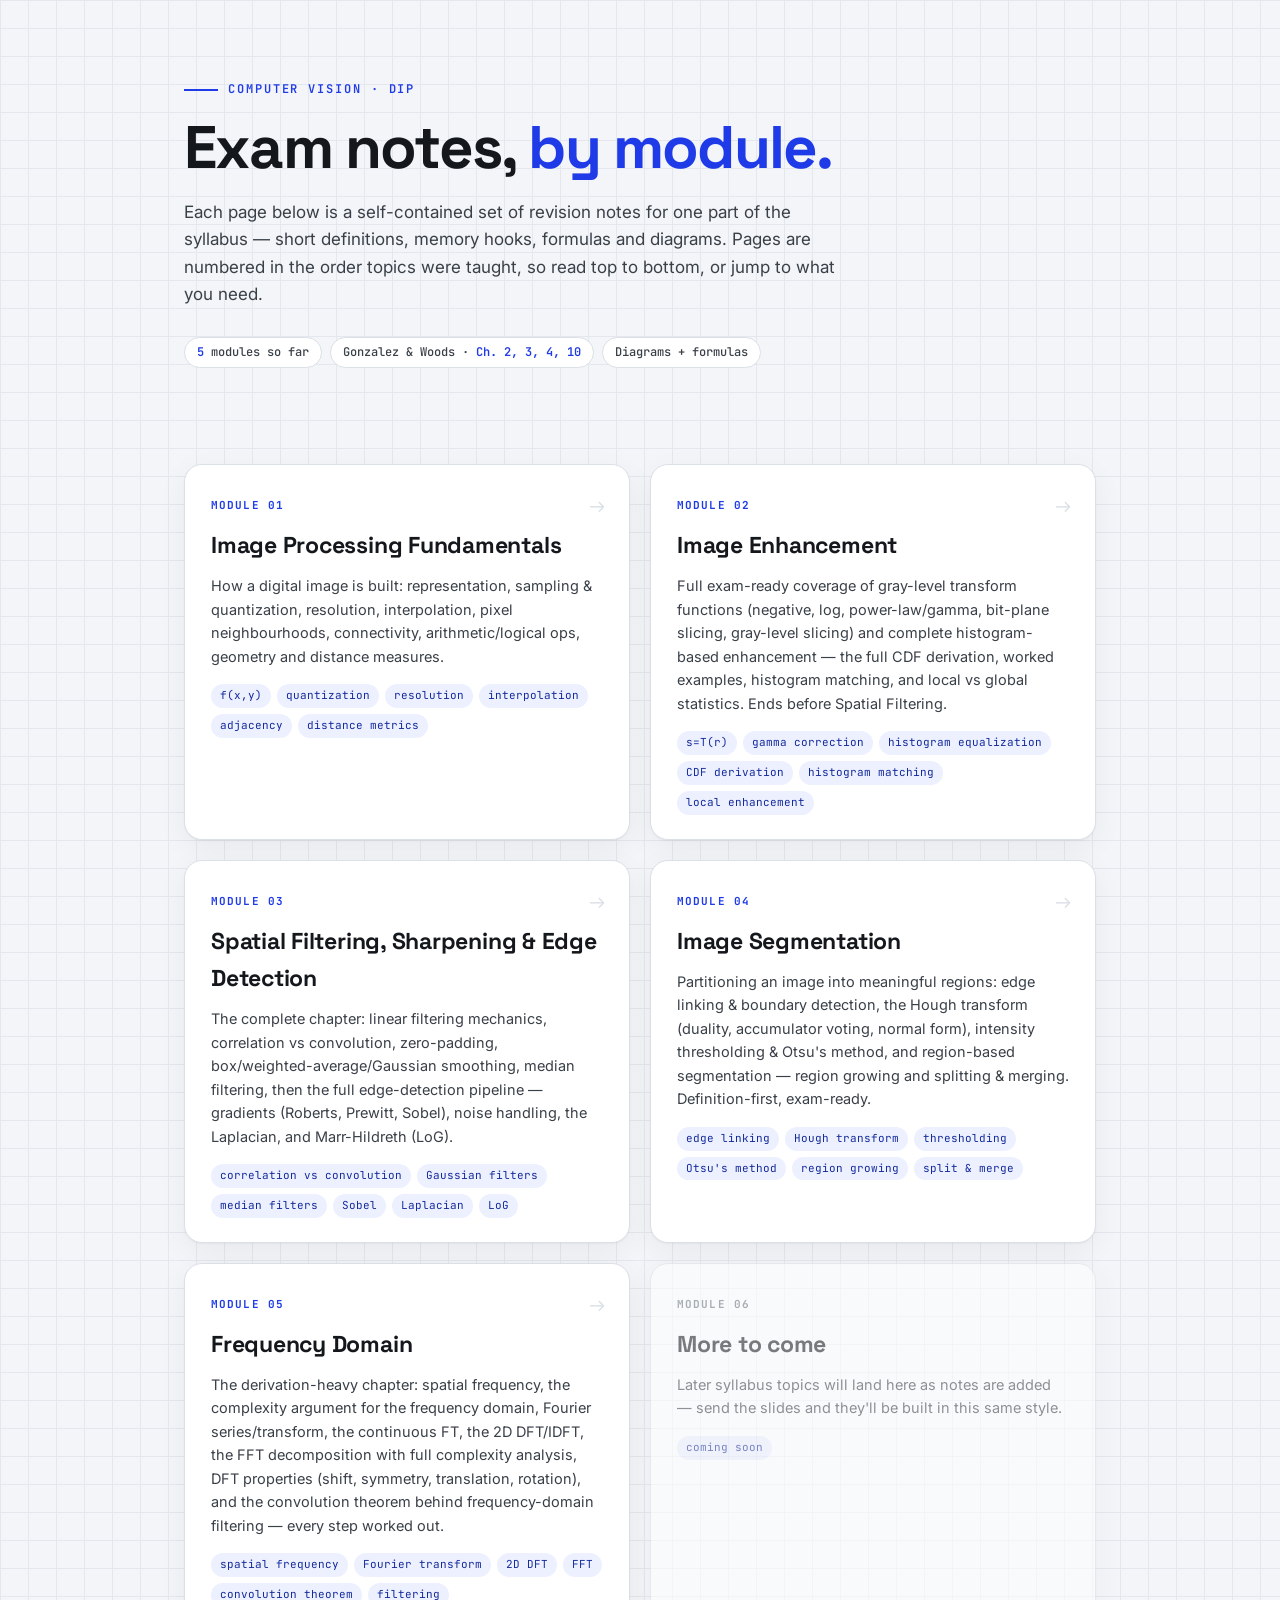
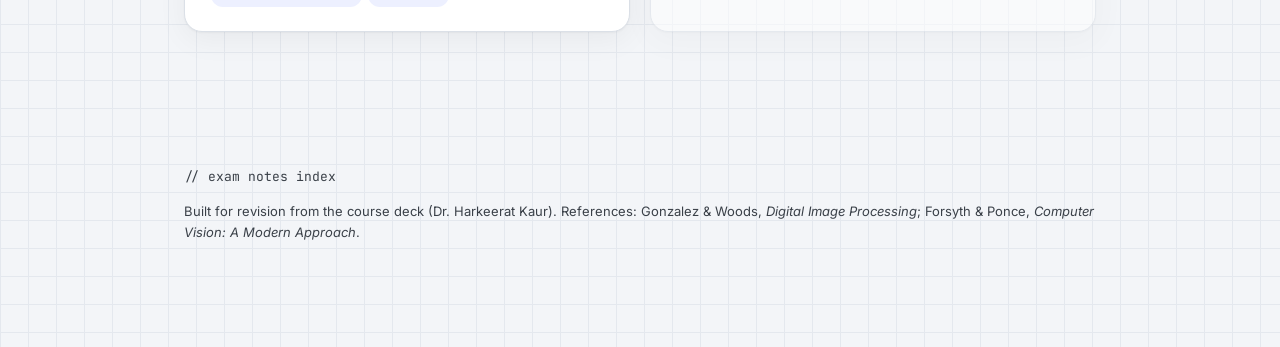
==== index.html @ a53fc58b "Revise module details and add new content Updated module information and added content for Module 05" ====
<!DOCTYPE html>
<html lang="en">
<head>
<meta charset="UTF-8" />
<meta name="viewport" content="width=device-width, initial-scale=1.0" />
<title>Computer Vision — Exam Notes</title>
<meta name="description" content="Diagram-first revision notes for Computer Vision / Digital Image Processing." />
<link rel="preconnect" href="https://fonts.googleapis.com" />
<link rel="preconnect" href="https://fonts.gstatic.com" crossorigin />
<link href="https://fonts.googleapis.com/css2?family=Space+Grotesk:wght@400;500;600;700&family=Inter:wght@400;450;500;600;700&family=JetBrains+Mono:wght@400;500;600;700&display=swap" rel="stylesheet" />
<link rel="stylesheet" href="style.css" />
</head>
<body class="landing">

<div class="shell" style="display:block">
  <main style="margin:0 auto">
    <header class="hero" style="border-bottom:none">
      <div class="kick">Computer Vision · DIP</div>
      <h2>Exam notes, <em>by module.</em></h2>
      <p>Each page below is a self-contained set of revision notes for one part of the syllabus — short definitions, memory hooks, formulas and diagrams. Pages are numbered in the order topics were taught, so read top to bottom, or jump to what you need.</p>
      <div class="meta">
        <span class="chip"><b>5</b> modules so far</span>
        <span class="chip">Gonzalez &amp; Woods · <b>Ch. 2, 3, 4, 10</b></span>
        <span class="chip">Diagrams + formulas</span>
      </div>
    </header>

    <nav class="toc-grid" aria-label="Notes contents">

      <a class="toc-card" href="01-fundamentals.html">
        <span class="arrow">→</span>
        <span class="tag">Module 01</span>
        <h4>Image Processing Fundamentals</h4>
        <p>How a digital image is built: representation, sampling &amp; quantization, resolution, interpolation, pixel neighbourhoods, connectivity, arithmetic/logical ops, geometry and distance measures.</p>
        <div class="topics">
          <span>f(x,y)</span><span>quantization</span><span>resolution</span>
          <span>interpolation</span><span>adjacency</span><span>distance metrics</span>
        </div>
      </a>

      <a class="toc-card" href="02-enhancement.html">
        <span class="arrow">→</span>
        <span class="tag">Module 02</span>
        <h4>Image Enhancement</h4>
        <p>Full exam-ready coverage of gray-level transform functions (negative, log, power-law/gamma, bit-plane slicing, gray-level slicing) and complete histogram-based enhancement — the full CDF derivation, worked examples, histogram matching, and local vs global statistics. Ends before Spatial Filtering.</p>
        <div class="topics">
          <span>s=T(r)</span><span>gamma correction</span><span>histogram equalization</span>
          <span>CDF derivation</span><span>histogram matching</span><span>local enhancement</span>
        </div>
      </a>

      <a class="toc-card" href="03-sharpening-edges.html">
        <span class="arrow">→</span>
        <span class="tag">Module 03</span>
        <h4>Spatial Filtering, Sharpening &amp; Edge Detection</h4>
        <p>The complete chapter: linear filtering mechanics, correlation vs convolution, zero-padding, box/weighted-average/Gaussian smoothing, median filtering, then the full edge-detection pipeline — gradients (Roberts, Prewitt, Sobel), noise handling, the Laplacian, and Marr-Hildreth (LoG).</p>
        <div class="topics">
          <span>correlation vs convolution</span><span>Gaussian filters</span><span>median filters</span>
          <span>Sobel</span><span>Laplacian</span><span>LoG</span>
        </div>
      </a>

      <a class="toc-card" href="04-segmentation.html">
        <span class="arrow">→</span>
        <span class="tag">Module 04</span>
        <h4>Image Segmentation</h4>
        <p>Partitioning an image into meaningful regions: edge linking &amp; boundary detection, the Hough transform (duality, accumulator voting, normal form), intensity thresholding &amp; Otsu's method, and region-based segmentation — region growing and splitting &amp; merging. Definition-first, exam-ready.</p>
        <div class="topics">
          <span>edge linking</span><span>Hough transform</span><span>thresholding</span>
          <span>Otsu's method</span><span>region growing</span><span>split &amp; merge</span>
        </div>
      </a>

      <a class="toc-card" href="05-frequency-domain.html">
        <span class="arrow">→</span>
        <span class="tag">Module 05</span>
        <h4>Frequency Domain</h4>
        <p>The derivation-heavy chapter: spatial frequency, the complexity argument for the frequency domain, Fourier series/transform, the continuous FT, the 2D DFT/IDFT, the FFT decomposition with full complexity analysis, DFT properties (shift, symmetry, translation, rotation), and the convolution theorem behind frequency-domain filtering — every step worked out.</p>
        <div class="topics">
          <span>spatial frequency</span><span>Fourier transform</span><span>2D DFT</span>
          <span>FFT</span><span>convolution theorem</span><span>filtering</span>
        </div>
      </a>

      <a class="toc-card status-soon" href="#" aria-disabled="true">
        <span class="tag">Module 06</span>
        <h4>More to come</h4>
        <p>Later syllabus topics will land here as notes are added — send the slides and they'll be built in this same style.</p>
        <div class="topics"><span>coming soon</span></div>
      </a>

    </nav>

    <footer>
      <p class="mono">// exam notes index</p>
      <p>Built for revision from the course deck (Dr. Harkeerat Kaur). References: Gonzalez &amp; Woods, <em>Digital Image Processing</em>; Forsyth &amp; Ponce, <em>Computer Vision: A Modern Approach</em>.</p>
    </footer>
  </main>
</div>
</body>
</html>
---- style.css ----
:root{
  --bg:#F3F5F8;
  --paper:#FFFFFF;
  --ink:#14171C;
  --ink-soft:#3A4048;
  --muted:#6B7480;
  --line:#DBE0E7;
  --line-soft:#E9EDF2;
  --blue:#1F3BE8;
  --blue-ink:#132a9c;
  --amber:#E08A00;
  --amber-soft:#FFF6E6;
  --blue-soft:#EDF0FF;
  --grid:#E4E8EE;
  --shadow:0 1px 2px rgba(20,23,28,.04), 0 8px 30px rgba(20,23,28,.05);
  --radius:14px;
  --sidebar:288px;
}
*{box-sizing:border-box}
html{scroll-behavior:smooth}
body{
  margin:0;font-family:'Inter',system-ui,sans-serif;color:var(--ink);
  background:
    linear-gradient(var(--grid) 1px,transparent 1px) 0 0/28px 28px,
    linear-gradient(90deg,var(--grid) 1px,transparent 1px) 0 0/28px 28px,
    var(--bg);
  line-height:1.62;-webkit-font-smoothing:antialiased;
}
::selection{background:var(--blue);color:#fff}
.shell{display:flex;min-height:100vh}

/* sidebar */
.side{
  width:var(--sidebar);flex:0 0 var(--sidebar);position:sticky;top:0;height:100vh;
  background:var(--paper);border-right:1px solid var(--line);
  padding:26px 18px 40px;overflow-y:auto;z-index:40;
}
.brand{display:flex;gap:12px;align-items:center;margin:0 8px 6px;text-decoration:none;color:inherit}
.brand .eye{flex:0 0 40px}
.brand h1{font-family:'Space Grotesk',sans-serif;font-size:16px;line-height:1.15;margin:0;font-weight:700;letter-spacing:-.01em}
.brand .sub{font-size:11px;color:var(--muted);font-weight:500;margin-top:2px;font-family:'JetBrains Mono',monospace;letter-spacing:.02em}
.back-link{
  display:inline-flex;gap:6px;align-items:center;margin:14px 8px 20px;
  font-family:'JetBrains Mono',monospace;font-size:11.5px;color:var(--muted);
  text-decoration:none;padding:6px 10px;border:1px solid var(--line);border-radius:20px;
}
.back-link:hover{color:var(--blue-ink);border-color:var(--blue)}

.nav a{
  display:flex;gap:11px;align-items:baseline;padding:7px 10px;border-radius:9px;
  color:var(--ink-soft);text-decoration:none;font-size:13.5px;font-weight:500;
  border-left:2px solid transparent;transition:background .13s,color .13s;
}
.nav a .num{font-family:'JetBrains Mono',monospace;font-size:11px;font-weight:600;color:var(--muted);flex:0 0 22px}
.nav a:hover{background:var(--blue-soft);color:var(--blue-ink)}
.nav a.active{background:var(--blue-soft);color:var(--blue-ink);font-weight:600}
.nav a.active .num{color:var(--blue)}
.nav-label{font-family:'JetBrains Mono',monospace;font-size:10.5px;letter-spacing:.14em;text-transform:uppercase;color:var(--muted);margin:18px 10px 8px}

/* main */
main{flex:1 1 auto;min-width:0;max-width:920px;margin:0 auto;padding:0 clamp(20px,5vw,64px)}
.hero{padding:80px 0 48px;border-bottom:1px solid var(--line)}
.hero .kick{font-family:'JetBrains Mono',monospace;font-size:12px;letter-spacing:.16em;text-transform:uppercase;color:var(--blue);font-weight:600;margin-bottom:18px;display:flex;align-items:center;gap:10px}
.hero .kick::before{content:"";width:34px;height:2px;background:var(--blue)}
.hero h2{font-family:'Space Grotesk',sans-serif;font-size:clamp(34px,6vw,60px);line-height:1.02;margin:0 0 20px;font-weight:700;letter-spacing:-.03em}
.hero h2 em{font-style:normal;color:var(--blue)}
.hero p{font-size:17px;color:var(--ink-soft);max-width:60ch;margin:0}
.hero .meta{display:flex;flex-wrap:wrap;gap:8px;margin-top:28px}
.chip{font-family:'JetBrains Mono',monospace;font-size:12px;font-weight:500;background:var(--paper);border:1px solid var(--line);border-radius:20px;padding:5px 12px;color:var(--ink-soft)}
.chip b{color:var(--blue);font-weight:600}

section{padding:52px 0;border-bottom:1px solid var(--line-soft);scroll-margin-top:20px}
.eyebrow{font-family:'JetBrains Mono',monospace;font-size:12px;letter-spacing:.12em;text-transform:uppercase;color:var(--amber);font-weight:600;margin-bottom:10px}
h3{font-family:'Space Grotesk',sans-serif;font-size:clamp(24px,3.6vw,34px);line-height:1.1;margin:0 0 18px;font-weight:700;letter-spacing:-.02em}
h4{font-family:'Space Grotesk',sans-serif;font-size:19px;margin:30px 0 10px;font-weight:600;letter-spacing:-.01em}
p{margin:0 0 14px}
main p{color:var(--ink-soft)}
strong{color:var(--ink);font-weight:600}
a.inl{color:var(--blue);text-decoration:none;border-bottom:1px solid var(--blue-soft)}
ul,ol{margin:0 0 16px;padding-left:22px;color:var(--ink-soft)}
li{margin:6px 0}
li::marker{color:var(--blue)}
code,.mono{font-family:'JetBrains Mono',monospace}
.k{font-family:'JetBrains Mono',monospace;font-size:.86em;background:var(--blue-soft);color:var(--blue-ink);padding:1px 6px;border-radius:6px;font-weight:500;white-space:nowrap}

.card{background:var(--paper);border:1px solid var(--line);border-radius:var(--radius);padding:22px 24px;margin:18px 0;box-shadow:var(--shadow)}
.remember,.tip,.warn{border-radius:12px;padding:16px 18px;margin:18px 0;border:1px solid;font-size:14.5px}
.remember{background:var(--amber-soft);border-color:#F3D9A6}
.tip{background:var(--blue-soft);border-color:#C9D2FF}
.warn{background:#FDF1EE;border-color:#F3C7BC}
.remember .lab,.tip .lab,.warn .lab{font-family:'JetBrains Mono',monospace;font-size:11px;letter-spacing:.1em;text-transform:uppercase;font-weight:700;display:block;margin-bottom:5px}
.remember .lab{color:var(--amber)}
.tip .lab{color:var(--blue)}
.warn .lab{color:#C0492B}
.remember p,.tip p,.warn p{margin:0;color:var(--ink)}
.remember p+p,.tip p+p,.warn p+p{margin-top:8px}

.definition{
  border-radius:12px;padding:18px 20px;margin:16px 0 20px;
  background:#F4F1FF;border:1.5px solid #D6CCFA;
}
.definition .lab{
  font-family:'JetBrains Mono',monospace;font-size:11px;letter-spacing:.12em;
  text-transform:uppercase;font-weight:700;color:#6D3FD1;display:block;margin-bottom:7px;
}
.definition p{margin:0;color:var(--ink);font-size:15px;line-height:1.6;font-weight:500}
.definition p+p{margin-top:8px}

.twrap{overflow-x:auto;margin:18px 0;border:1px solid var(--line);border-radius:12px;box-shadow:var(--shadow)}
table{border-collapse:collapse;width:100%;font-size:14px;background:var(--paper);min-width:460px}
th,td{padding:11px 14px;text-align:left;border-bottom:1px solid var(--line-soft);vertical-align:top}
th{background:#F7F9FC;font-weight:600;color:var(--ink);font-size:12px;letter-spacing:.03em;text-transform:uppercase;font-family:'JetBrains Mono',monospace}
tr:last-child td{border-bottom:none}
td .k{white-space:normal}

.formula{background:#0F1218;color:#EDF0F6;border-radius:12px;padding:18px 20px;margin:18px 0;overflow-x:auto;border:1px solid #1d2330}
.formula .mjx-container,.formula mjx-container{color:#EDF0F6!important}
.formula .cap{font-family:'JetBrains Mono',monospace;font-size:11px;color:#8b95a7;letter-spacing:.08em;text-transform:uppercase;margin-bottom:8px;display:block}

figure{margin:22px 0}
.fig{background:var(--paper);border:1px solid var(--line);border-radius:var(--radius);padding:22px;box-shadow:var(--shadow)}
.fig svg{display:block;width:100%;height:auto}
figcaption{font-size:12.5px;color:var(--muted);margin-top:10px;text-align:center;font-family:'JetBrains Mono',monospace}
.diag-txt{font-family:'Inter',sans-serif}
.diag-mono{font-family:'JetBrains Mono',monospace}

.grid2{display:grid;grid-template-columns:1fr 1fr;gap:16px}
@media(max-width:640px){.grid2{grid-template-columns:1fr}}
.grid3{display:grid;grid-template-columns:repeat(3,1fr);gap:16px}
@media(max-width:760px){.grid3{grid-template-columns:1fr}}

footer{padding:44px 0 90px;color:var(--muted);font-size:13px}
footer .mono{color:var(--ink-soft)}

.menu-btn{display:none;position:fixed;top:14px;left:14px;z-index:60;background:var(--paper);border:1px solid var(--line);border-radius:10px;width:44px;height:44px;cursor:pointer;box-shadow:var(--shadow);align-items:center;justify-content:center}
.menu-btn span,.menu-btn span::before,.menu-btn span::after{content:"";display:block;width:18px;height:2px;background:var(--ink);position:relative}
.menu-btn span::before{position:absolute;top:-6px}
.menu-btn span::after{position:absolute;top:6px}
.scrim{display:none;position:fixed;inset:0;background:rgba(15,18,24,.4);z-index:35}

@media(max-width:960px){
  .menu-btn{display:flex}
  .side{position:fixed;left:0;top:0;transform:translateX(-100%);transition:transform .22s ease;box-shadow:0 0 40px rgba(0,0,0,.18)}
  body.nav-open .side{transform:translateX(0)}
  body.nav-open .scrim{display:block}
  main{padding-top:8px}
  .hero{padding-top:64px}
}
@media(prefers-reduced-motion:reduce){*{scroll-behavior:auto!important;transition:none!important}}

/* ---------- index / landing page ---------- */
.landing main{max-width:1040px}
.toc-grid{display:grid;grid-template-columns:1fr 1fr;gap:20px;padding:48px 0 90px}
@media(max-width:720px){.toc-grid{grid-template-columns:1fr}}
.toc-card{
  display:block;text-decoration:none;color:inherit;background:var(--paper);
  border:1px solid var(--line);border-radius:18px;padding:26px 26px 24px;
  box-shadow:var(--shadow);position:relative;overflow:hidden;transition:transform .15s, box-shadow .15s;
}
.toc-card:hover{transform:translateY(-3px);box-shadow:0 4px 10px rgba(20,23,28,.06), 0 18px 40px rgba(20,23,28,.09)}
.toc-card .tag{font-family:'JetBrains Mono',monospace;font-size:11px;letter-spacing:.1em;text-transform:uppercase;color:var(--blue);font-weight:700}
.toc-card h4{font-family:'Space Grotesk',sans-serif;font-size:23px;margin:10px 0 10px;font-weight:700;letter-spacing:-.01em;color:var(--ink)}
.toc-card p{color:var(--ink-soft);font-size:14.5px;margin:0 0 16px}
.toc-card .topics{display:flex;flex-wrap:wrap;gap:6px}
.toc-card .topics span{font-family:'JetBrains Mono',monospace;font-size:11px;background:var(--blue-soft);color:var(--blue-ink);padding:3px 9px;border-radius:20px}
.toc-card .arrow{position:absolute;top:24px;right:24px;color:var(--line);font-size:20px;font-family:'Space Grotesk',sans-serif}
.toc-card:hover .arrow{color:var(--blue)}
.status-soon{opacity:.55;pointer-events:none}
.status-soon .tag{color:var(--muted)}
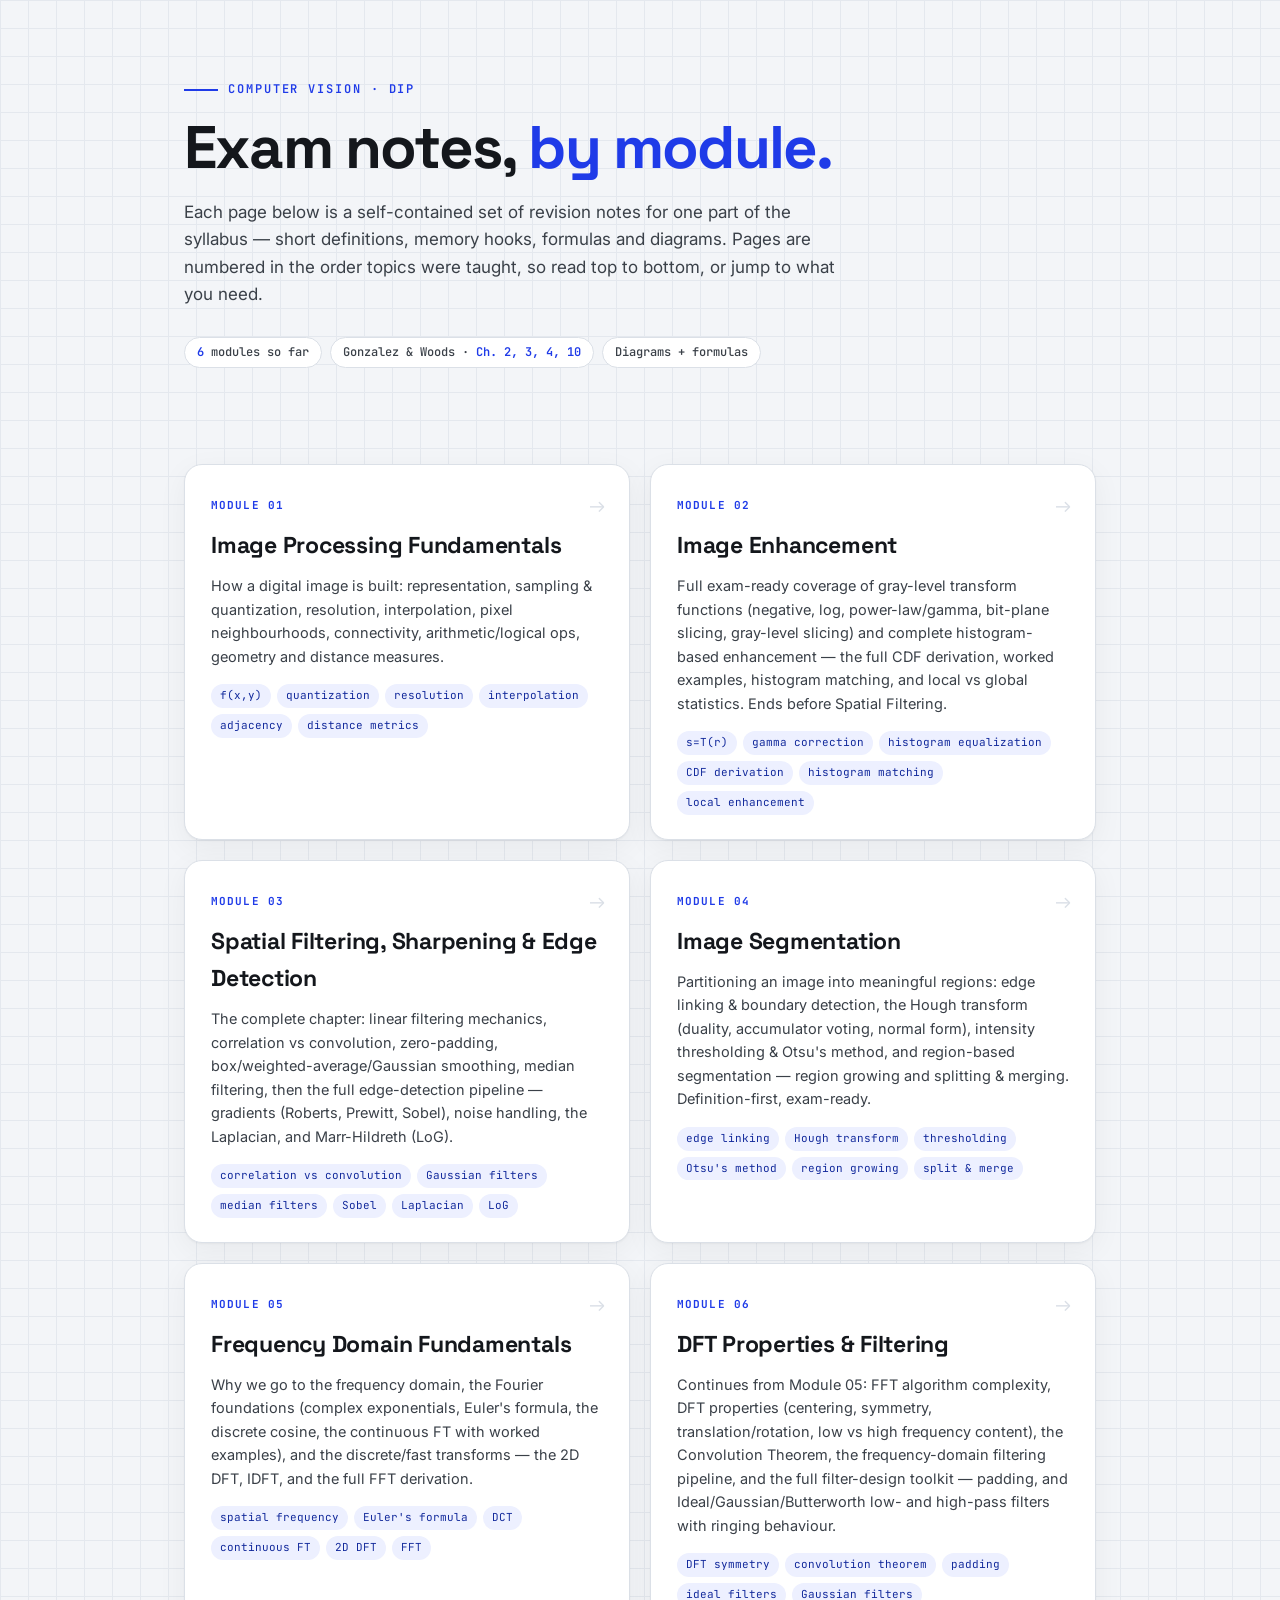
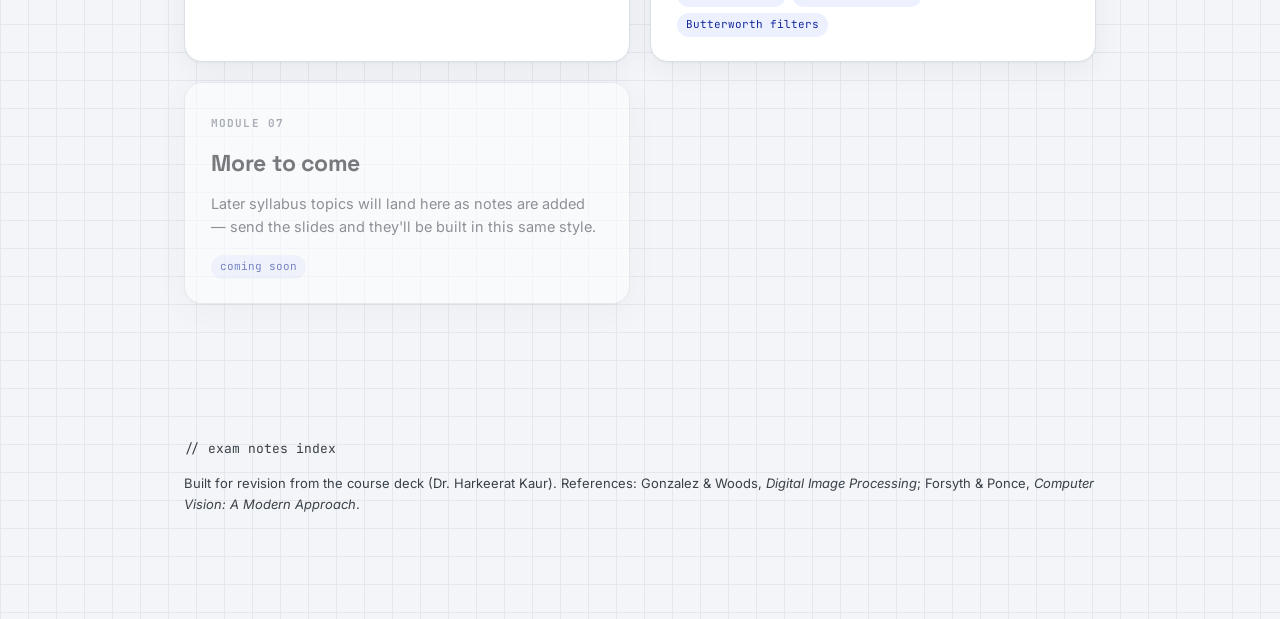
==== commit c8dd7a8c: "Revise module details and add new content Updated module counts and descriptions for clarity." ====
--- a/index.html
+++ b/index.html
@@ -19,7 +19,7 @@
       <h2>Exam notes, <em>by module.</em></h2>
       <p>Each page below is a self-contained set of revision notes for one part of the syllabus — short definitions, memory hooks, formulas and diagrams. Pages are numbered in the order topics were taught, so read top to bottom, or jump to what you need.</p>
       <div class="meta">
-        <span class="chip"><b>5</b> modules so far</span>
+        <span class="chip"><b>6</b> modules so far</span>
         <span class="chip">Gonzalez &amp; Woods · <b>Ch. 2, 3, 4, 10</b></span>
         <span class="chip">Diagrams + formulas</span>
       </div>
@@ -74,16 +74,27 @@
       <a class="toc-card" href="05-frequency-domain.html">
         <span class="arrow">→</span>
         <span class="tag">Module 05</span>
-        <h4>Frequency Domain</h4>
-        <p>The derivation-heavy chapter: spatial frequency, the complexity argument for the frequency domain, Fourier series/transform, the continuous FT, the 2D DFT/IDFT, the FFT decomposition with full complexity analysis, DFT properties (shift, symmetry, translation, rotation), and the convolution theorem behind frequency-domain filtering — every step worked out.</p>
+        <h4>Frequency Domain Fundamentals</h4>
+        <p>Why we go to the frequency domain, the Fourier foundations (complex exponentials, Euler's formula, the discrete cosine, the continuous FT with worked examples), and the discrete/fast transforms — the 2D DFT, IDFT, and the full FFT derivation.</p>
         <div class="topics">
-          <span>spatial frequency</span><span>Fourier transform</span><span>2D DFT</span>
-          <span>FFT</span><span>convolution theorem</span><span>filtering</span>
+          <span>spatial frequency</span><span>Euler's formula</span><span>DCT</span>
+          <span>continuous FT</span><span>2D DFT</span><span>FFT</span>
+        </div>
+      </a>
+
+      <a class="toc-card" href="06-dft-filtering.html">
+        <span class="arrow">→</span>
+        <span class="tag">Module 06</span>
+        <h4>DFT Properties &amp; Filtering</h4>
+        <p>Continues from Module 05: FFT algorithm complexity, DFT properties (centering, symmetry, translation/rotation, low vs high frequency content), the Convolution Theorem, the frequency-domain filtering pipeline, and the full filter-design toolkit — padding, and Ideal/Gaussian/Butterworth low- and high-pass filters with ringing behaviour.</p>
+        <div class="topics">
+          <span>DFT symmetry</span><span>convolution theorem</span><span>padding</span>
+          <span>ideal filters</span><span>Gaussian filters</span><span>Butterworth filters</span>
         </div>
       </a>
 
       <a class="toc-card status-soon" href="#" aria-disabled="true">
-        <span class="tag">Module 06</span>
+        <span class="tag">Module 07</span>
         <h4>More to come</h4>
         <p>Later syllabus topics will land here as notes are added — send the slides and they'll be built in this same style.</p>
         <div class="topics"><span>coming soon</span></div>
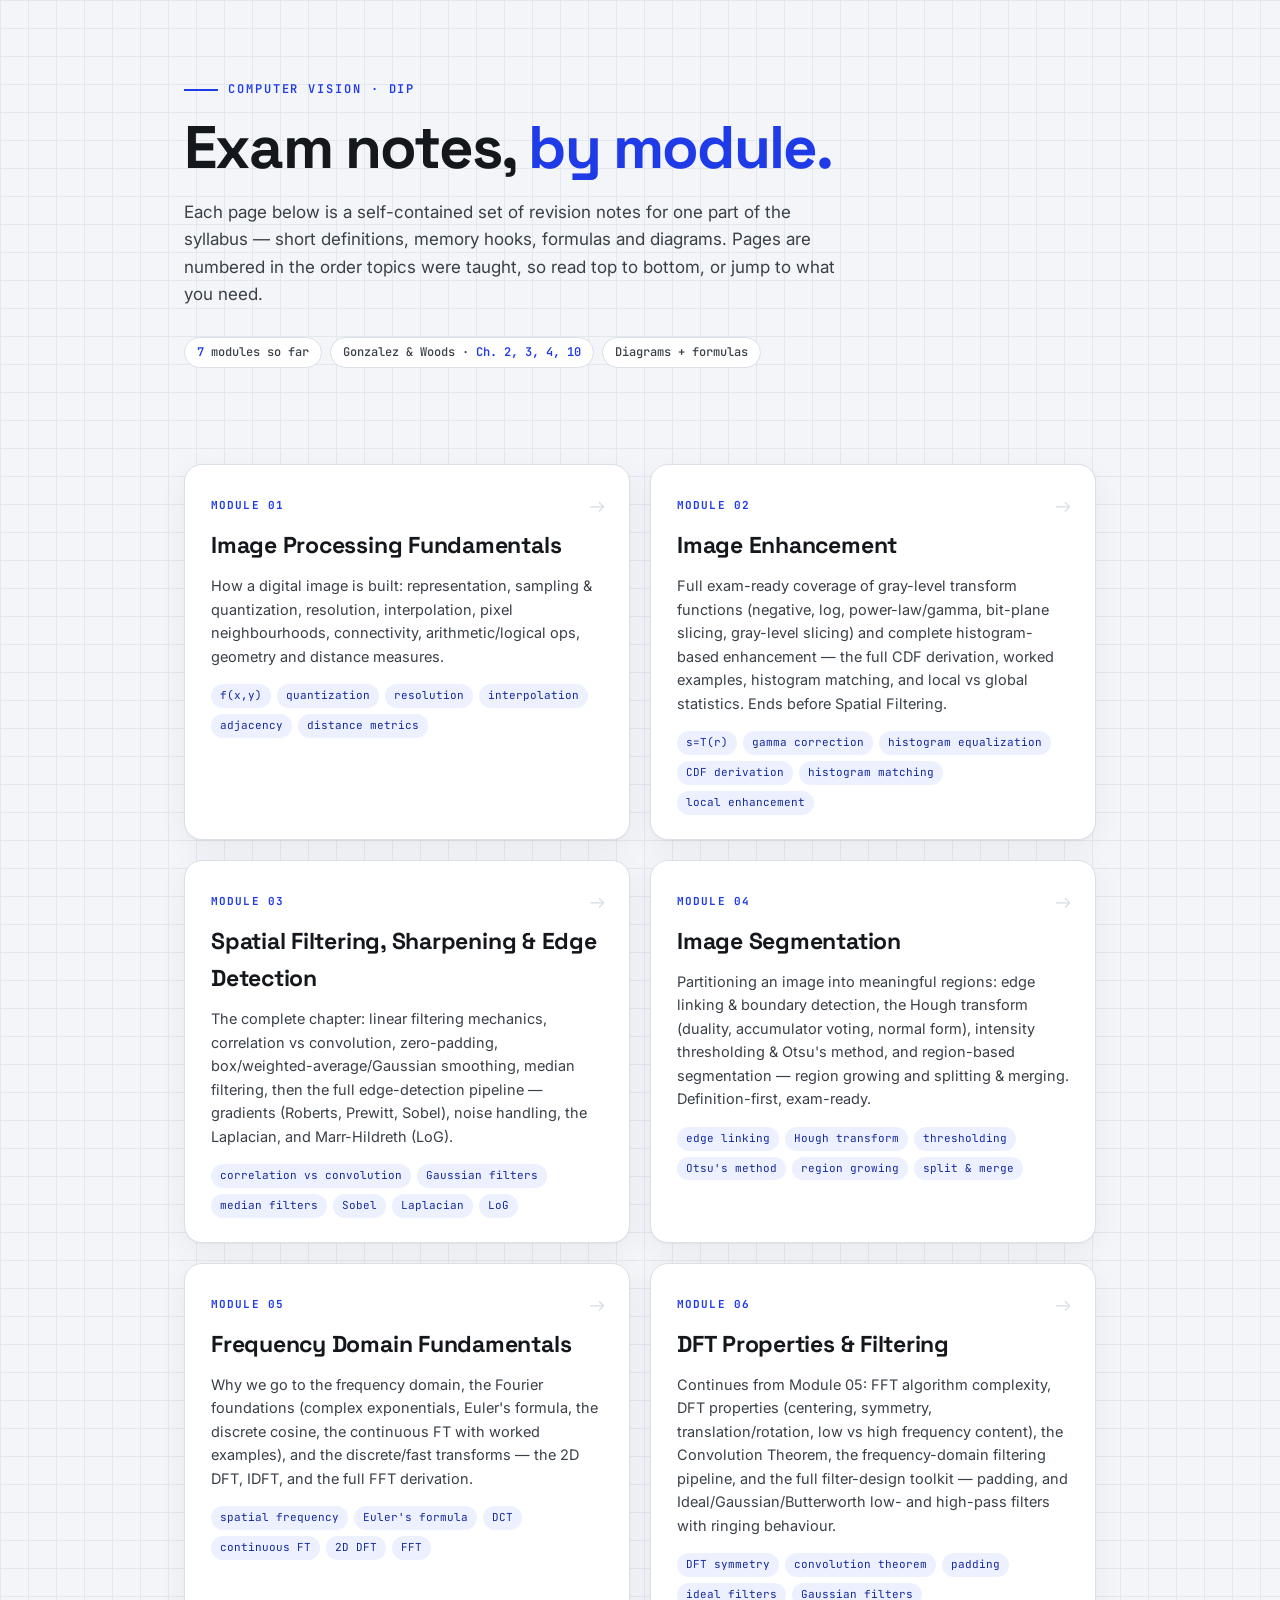
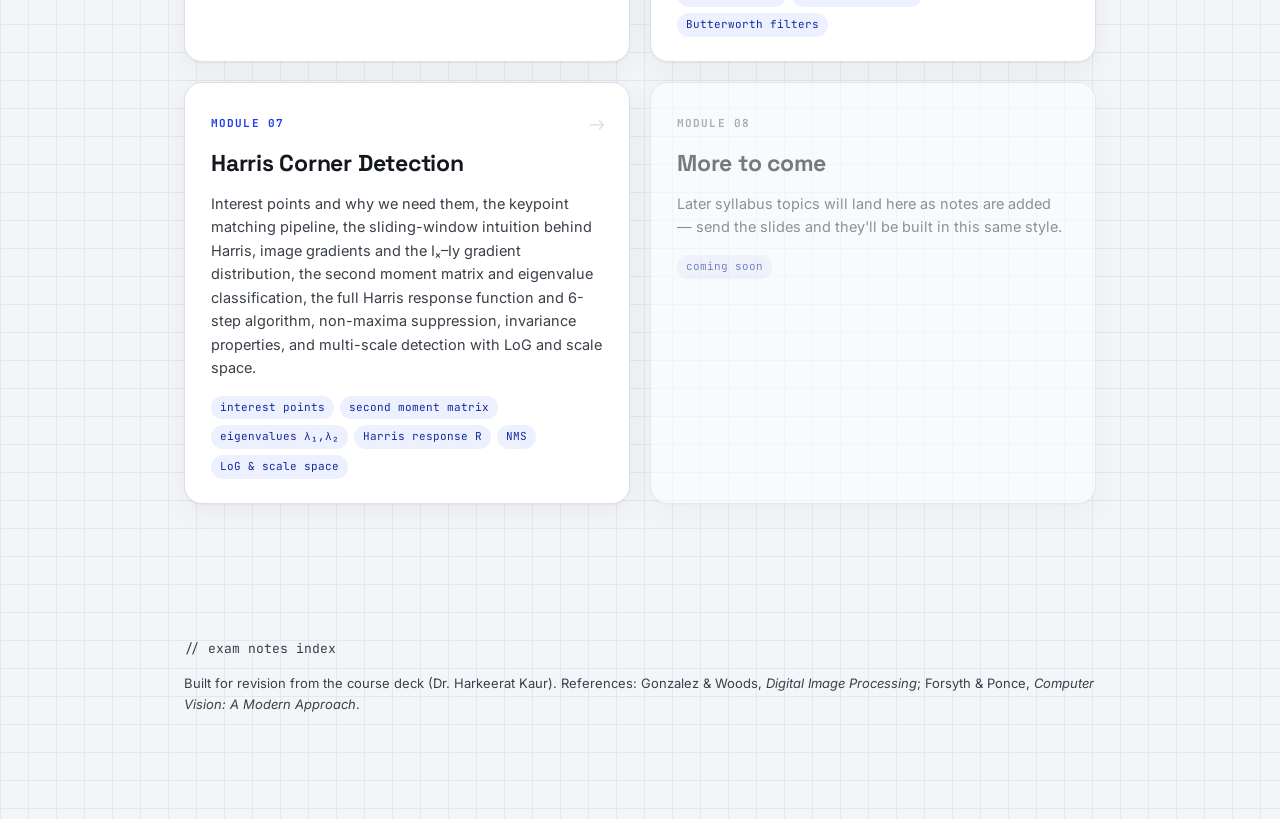
==== commit 11c25f5b: "Update module count and add new module links" ====
--- a/index.html
+++ b/index.html
@@ -19,7 +19,7 @@
       <h2>Exam notes, <em>by module.</em></h2>
       <p>Each page below is a self-contained set of revision notes for one part of the syllabus — short definitions, memory hooks, formulas and diagrams. Pages are numbered in the order topics were taught, so read top to bottom, or jump to what you need.</p>
       <div class="meta">
-        <span class="chip"><b>6</b> modules so far</span>
+        <span class="chip"><b>7</b> modules so far</span>
         <span class="chip">Gonzalez &amp; Woods · <b>Ch. 2, 3, 4, 10</b></span>
         <span class="chip">Diagrams + formulas</span>
       </div>
@@ -93,8 +93,19 @@
         </div>
       </a>
 
+      <a class="toc-card" href="07-harris-corner-detection.html">
+        <span class="arrow">→</span>
+        <span class="tag">Module 07</span>
+        <h4>Harris Corner Detection</h4>
+        <p>Interest points and why we need them, the keypoint matching pipeline, the sliding-window intuition behind Harris, image gradients and the Iₓ–Iy gradient distribution, the second moment matrix and eigenvalue classification, the full Harris response function and 6-step algorithm, non-maxima suppression, invariance properties, and multi-scale detection with LoG and scale space.</p>
+        <div class="topics">
+          <span>interest points</span><span>second moment matrix</span><span>eigenvalues λ₁,λ₂</span>
+          <span>Harris response R</span><span>NMS</span><span>LoG &amp; scale space</span>
+        </div>
+      </a>
+
       <a class="toc-card status-soon" href="#" aria-disabled="true">
-        <span class="tag">Module 07</span>
+        <span class="tag">Module 08</span>
         <h4>More to come</h4>
         <p>Later syllabus topics will land here as notes are added — send the slides and they'll be built in this same style.</p>
         <div class="topics"><span>coming soon</span></div>
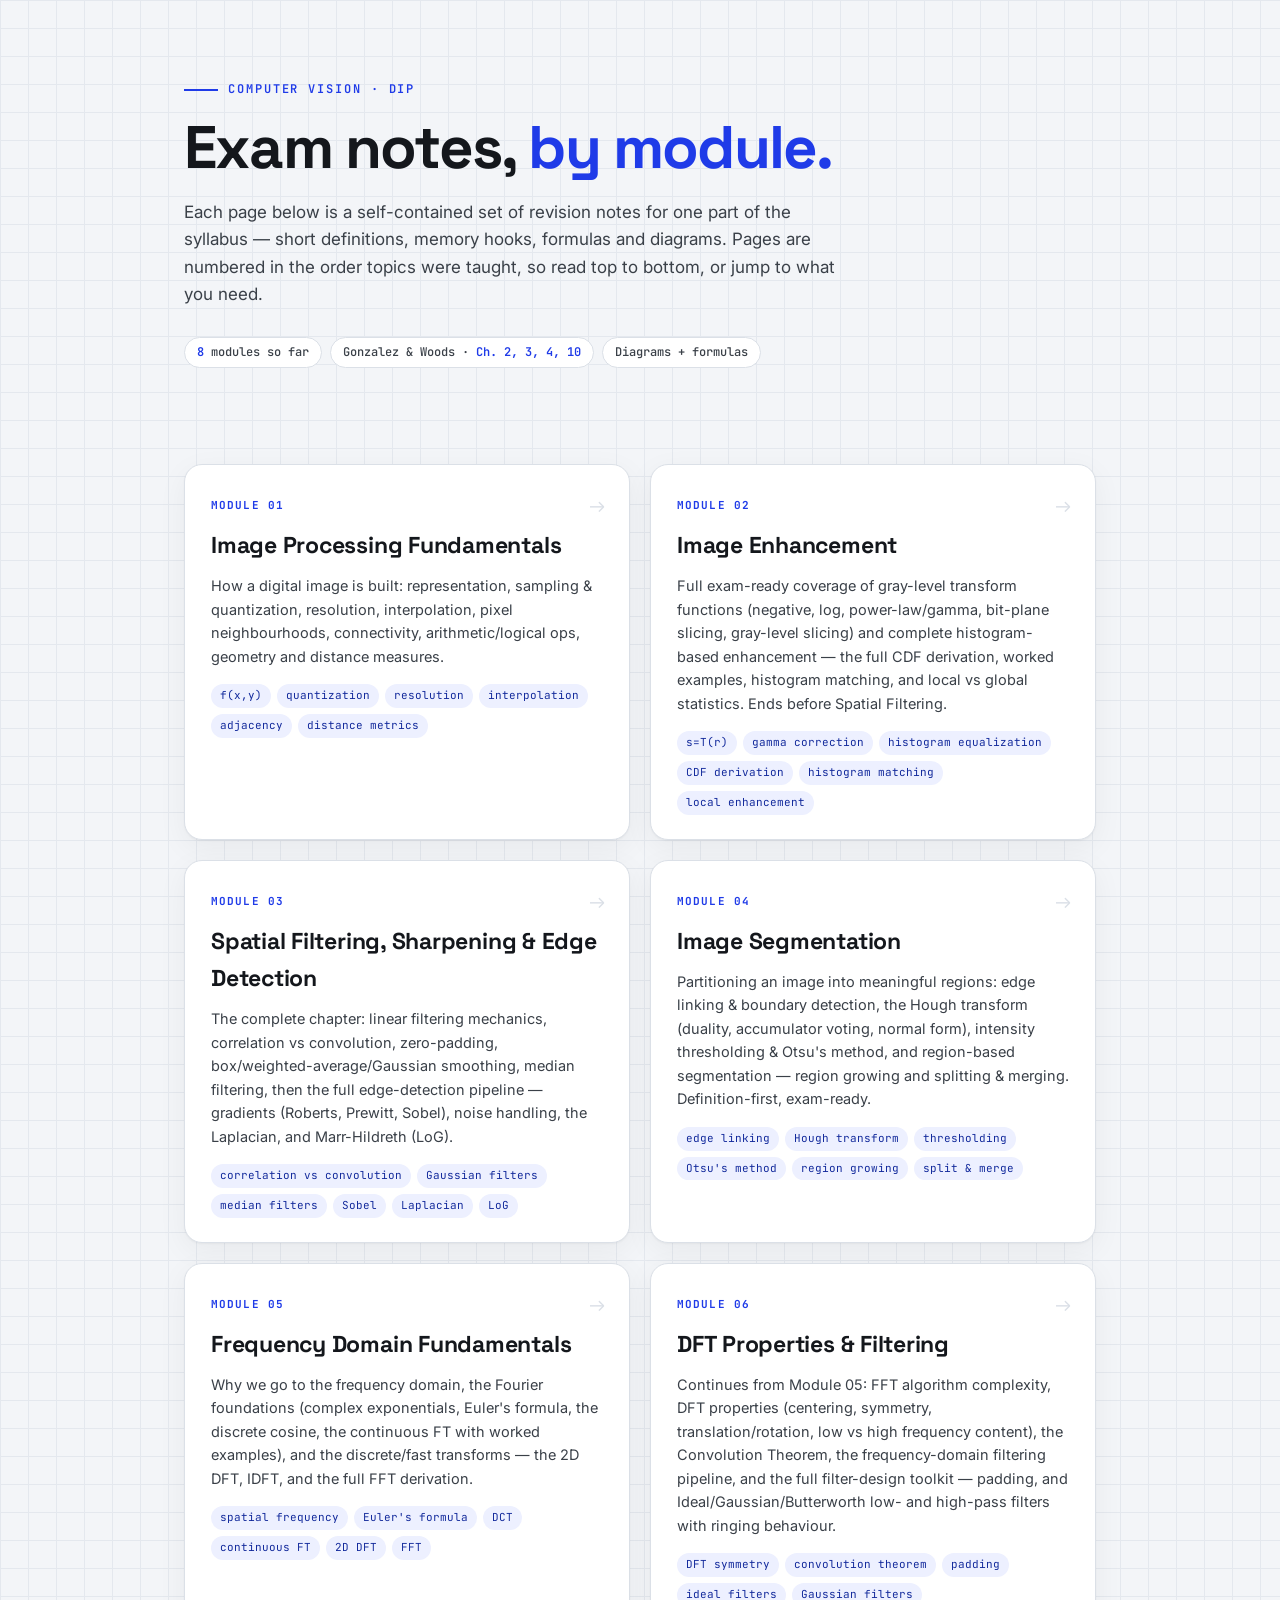
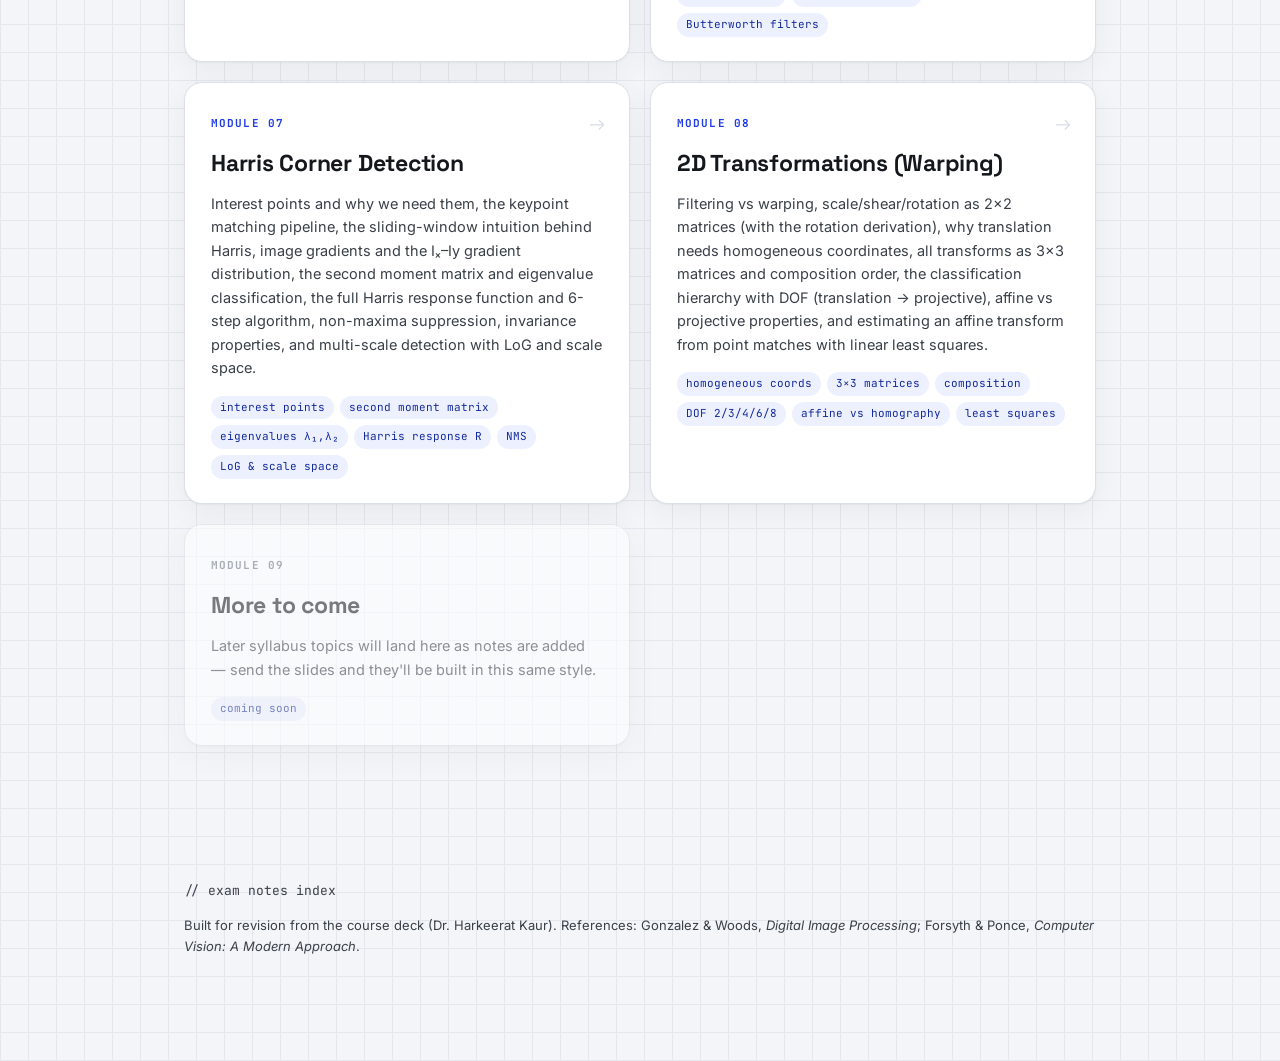
==== commit 5feacb43: "Update module count and add new module details" ====
--- a/index.html
+++ b/index.html
@@ -19,7 +19,7 @@
       <h2>Exam notes, <em>by module.</em></h2>
       <p>Each page below is a self-contained set of revision notes for one part of the syllabus — short definitions, memory hooks, formulas and diagrams. Pages are numbered in the order topics were taught, so read top to bottom, or jump to what you need.</p>
       <div class="meta">
-        <span class="chip"><b>7</b> modules so far</span>
+        <span class="chip"><b>8</b> modules so far</span>
         <span class="chip">Gonzalez &amp; Woods · <b>Ch. 2, 3, 4, 10</b></span>
         <span class="chip">Diagrams + formulas</span>
       </div>
@@ -93,7 +93,7 @@
         </div>
       </a>
 
-      <a class="toc-card" href="07-harris-corner-detection.html">
+      <a class="toc-card" href="harris-corner-detection.html">
         <span class="arrow">→</span>
         <span class="tag">Module 07</span>
         <h4>Harris Corner Detection</h4>
@@ -104,8 +104,19 @@
         </div>
       </a>
 
+      <a class="toc-card" href="08-2d-transformations.html">
+        <span class="arrow">→</span>
+        <span class="tag">Module 08</span>
+        <h4>2D Transformations (Warping)</h4>
+        <p>Filtering vs warping, scale/shear/rotation as 2×2 matrices (with the rotation derivation), why translation needs homogeneous coordinates, all transforms as 3×3 matrices and composition order, the classification hierarchy with DOF (translation → projective), affine vs projective properties, and estimating an affine transform from point matches with linear least squares.</p>
+        <div class="topics">
+          <span>homogeneous coords</span><span>3×3 matrices</span><span>composition</span>
+          <span>DOF 2/3/4/6/8</span><span>affine vs homography</span><span>least squares</span>
+        </div>
+      </a>
+
       <a class="toc-card status-soon" href="#" aria-disabled="true">
-        <span class="tag">Module 08</span>
+        <span class="tag">Module 09</span>
         <h4>More to come</h4>
         <p>Later syllabus topics will land here as notes are added — send the slides and they'll be built in this same style.</p>
         <div class="topics"><span>coming soon</span></div>
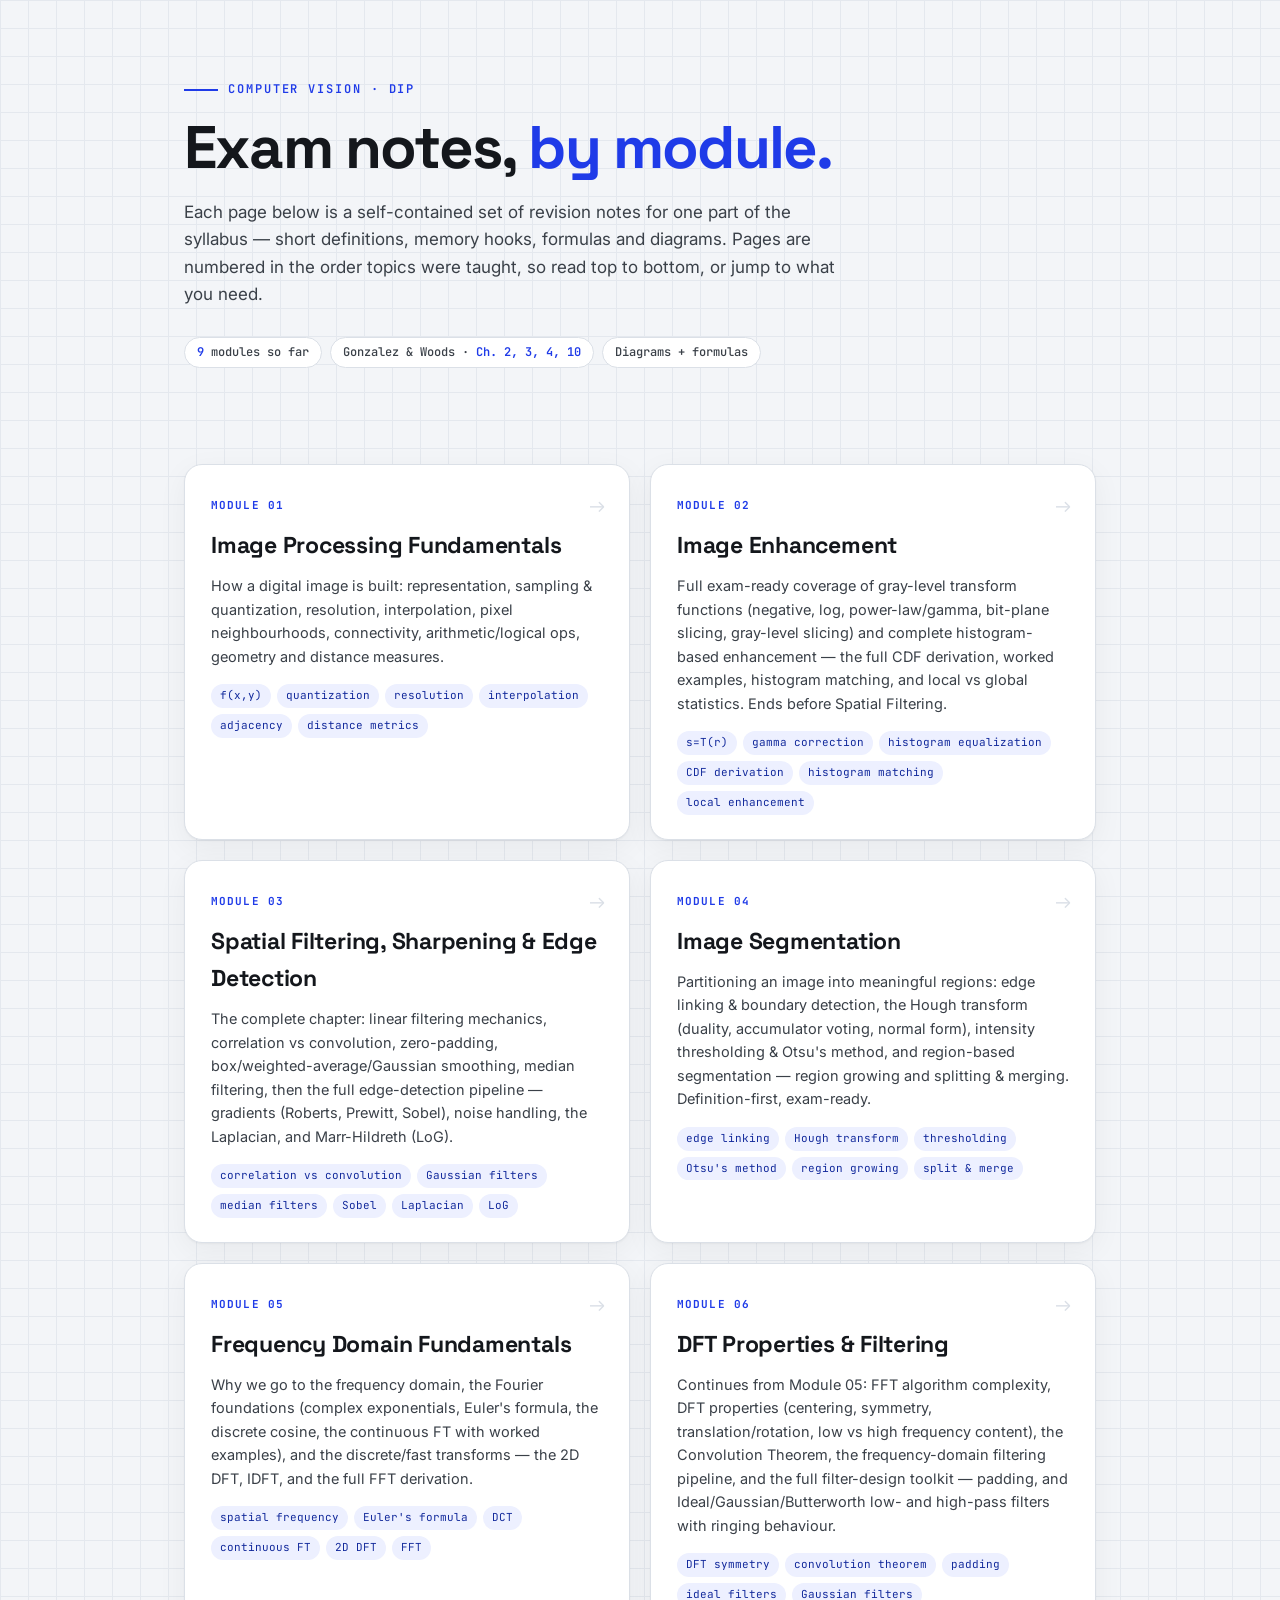
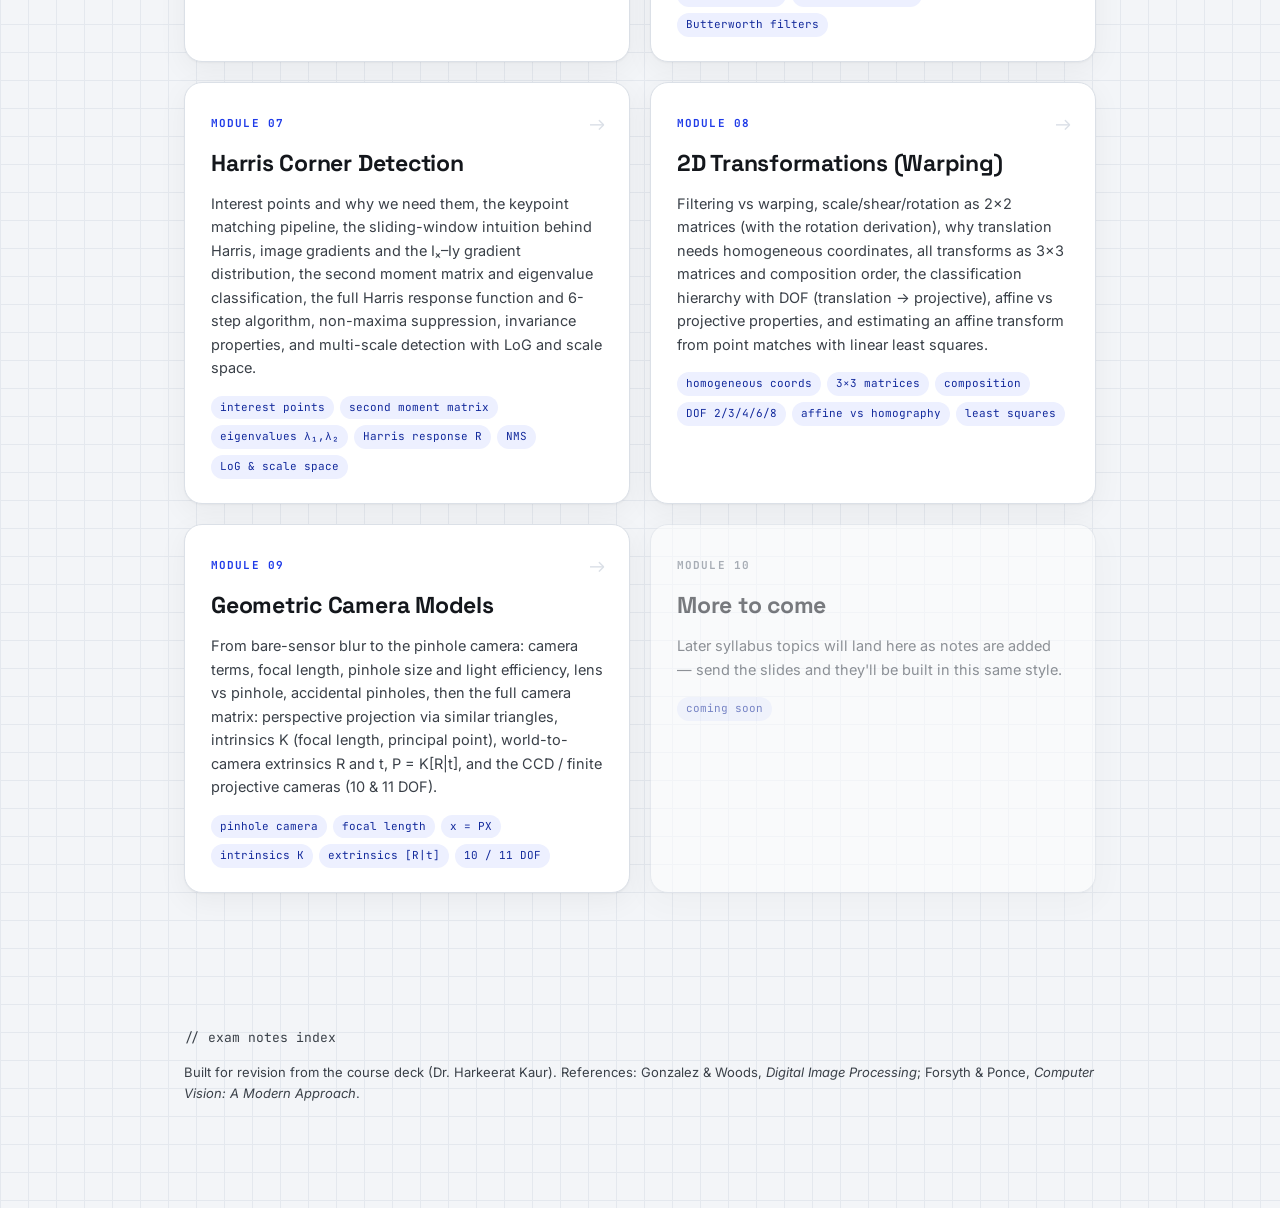
==== commit 7e1db749: "Update module count and add new module links" ====
--- a/index.html
+++ b/index.html
@@ -19,7 +19,7 @@
       <h2>Exam notes, <em>by module.</em></h2>
       <p>Each page below is a self-contained set of revision notes for one part of the syllabus — short definitions, memory hooks, formulas and diagrams. Pages are numbered in the order topics were taught, so read top to bottom, or jump to what you need.</p>
       <div class="meta">
-        <span class="chip"><b>8</b> modules so far</span>
+        <span class="chip"><b>9</b> modules so far</span>
         <span class="chip">Gonzalez &amp; Woods · <b>Ch. 2, 3, 4, 10</b></span>
         <span class="chip">Diagrams + formulas</span>
       </div>
@@ -115,8 +115,19 @@
         </div>
       </a>
 
+      <a class="toc-card" href="09-camera-models.html">
+        <span class="arrow">→</span>
+        <span class="tag">Module 09</span>
+        <h4>Geometric Camera Models</h4>
+        <p>From bare-sensor blur to the pinhole camera: camera terms, focal length, pinhole size and light efficiency, lens vs pinhole, accidental pinholes, then the full camera matrix: perspective projection via similar triangles, intrinsics K (focal length, principal point), world-to-camera extrinsics R and t, P = K[R|t], and the CCD / finite projective cameras (10 &amp; 11 DOF).</p>
+        <div class="topics">
+          <span>pinhole camera</span><span>focal length</span><span>x = PX</span>
+          <span>intrinsics K</span><span>extrinsics [R|t]</span><span>10 / 11 DOF</span>
+        </div>
+      </a>
+
       <a class="toc-card status-soon" href="#" aria-disabled="true">
-        <span class="tag">Module 09</span>
+        <span class="tag">Module 10</span>
         <h4>More to come</h4>
         <p>Later syllabus topics will land here as notes are added — send the slides and they'll be built in this same style.</p>
         <div class="topics"><span>coming soon</span></div>
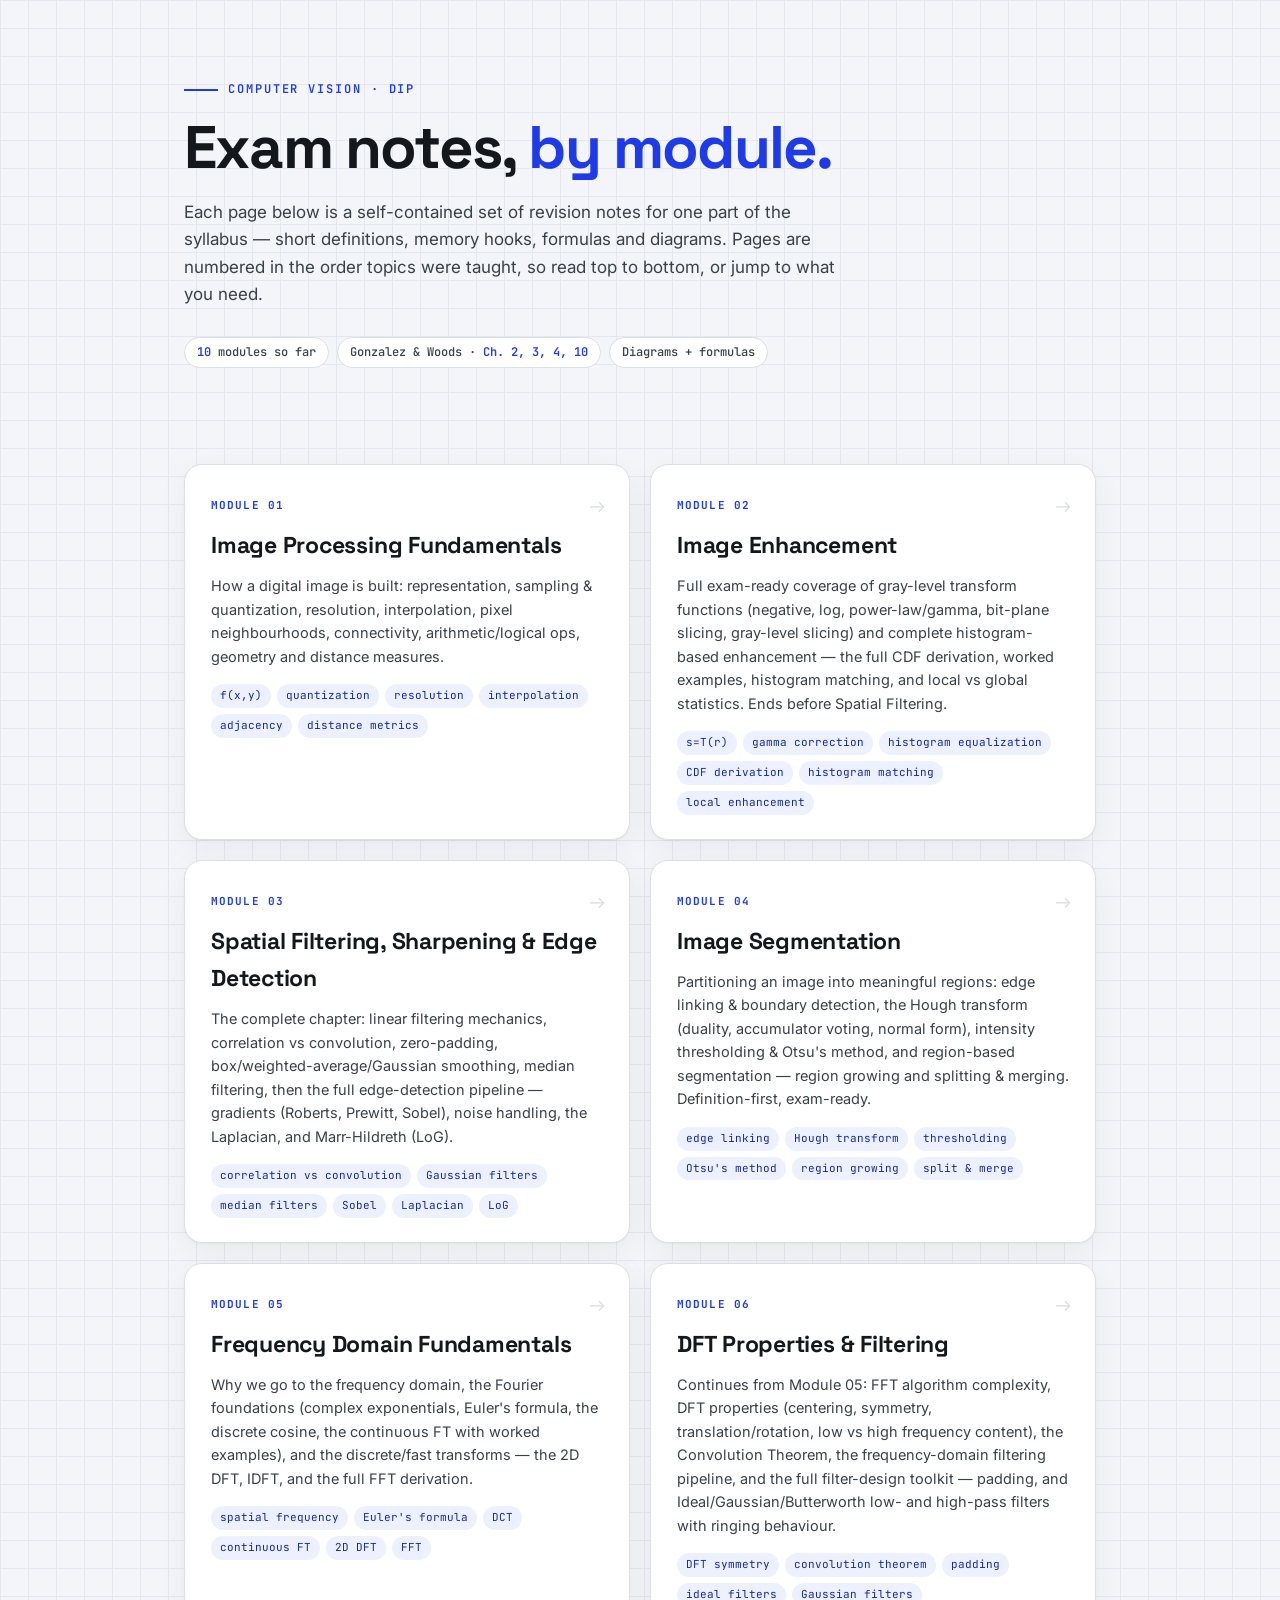
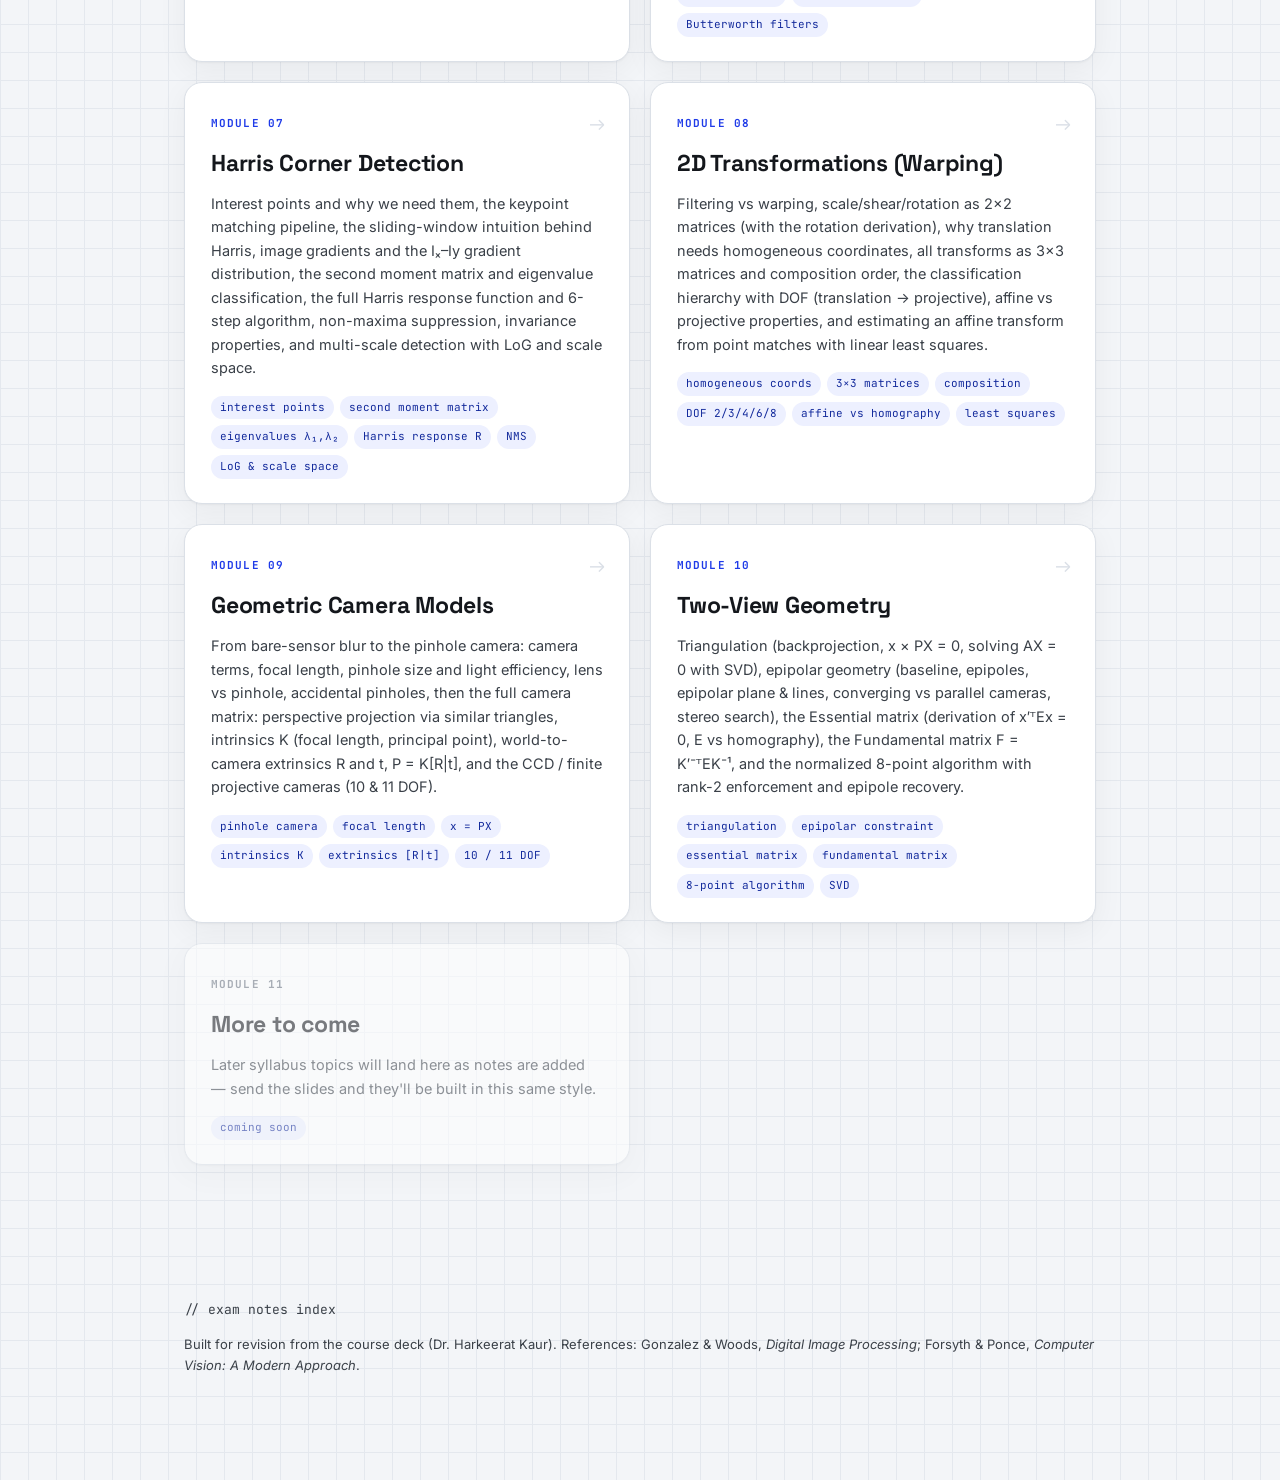
==== commit 16f765a3: "Update module count and add new module details" ====
--- a/index.html
+++ b/index.html
@@ -19,7 +19,7 @@
       <h2>Exam notes, <em>by module.</em></h2>
       <p>Each page below is a self-contained set of revision notes for one part of the syllabus — short definitions, memory hooks, formulas and diagrams. Pages are numbered in the order topics were taught, so read top to bottom, or jump to what you need.</p>
       <div class="meta">
-        <span class="chip"><b>9</b> modules so far</span>
+        <span class="chip"><b>10</b> modules so far</span>
         <span class="chip">Gonzalez &amp; Woods · <b>Ch. 2, 3, 4, 10</b></span>
         <span class="chip">Diagrams + formulas</span>
       </div>
@@ -126,8 +126,19 @@
         </div>
       </a>
 
+      <a class="toc-card" href="10-two-view-geometry.html">
+        <span class="arrow">→</span>
+        <span class="tag">Module 10</span>
+        <h4>Two-View Geometry</h4>
+        <p>Triangulation (backprojection, x × PX = 0, solving AX = 0 with SVD), epipolar geometry (baseline, epipoles, epipolar plane &amp; lines, converging vs parallel cameras, stereo search), the Essential matrix (derivation of x′ᵀEx = 0, E vs homography), the Fundamental matrix F = K′⁻ᵀEK⁻¹, and the normalized 8-point algorithm with rank-2 enforcement and epipole recovery.</p>
+        <div class="topics">
+          <span>triangulation</span><span>epipolar constraint</span><span>essential matrix</span>
+          <span>fundamental matrix</span><span>8-point algorithm</span><span>SVD</span>
+        </div>
+      </a>
+
       <a class="toc-card status-soon" href="#" aria-disabled="true">
-        <span class="tag">Module 10</span>
+        <span class="tag">Module 11</span>
         <h4>More to come</h4>
         <p>Later syllabus topics will land here as notes are added — send the slides and they'll be built in this same style.</p>
         <div class="topics"><span>coming soon</span></div>
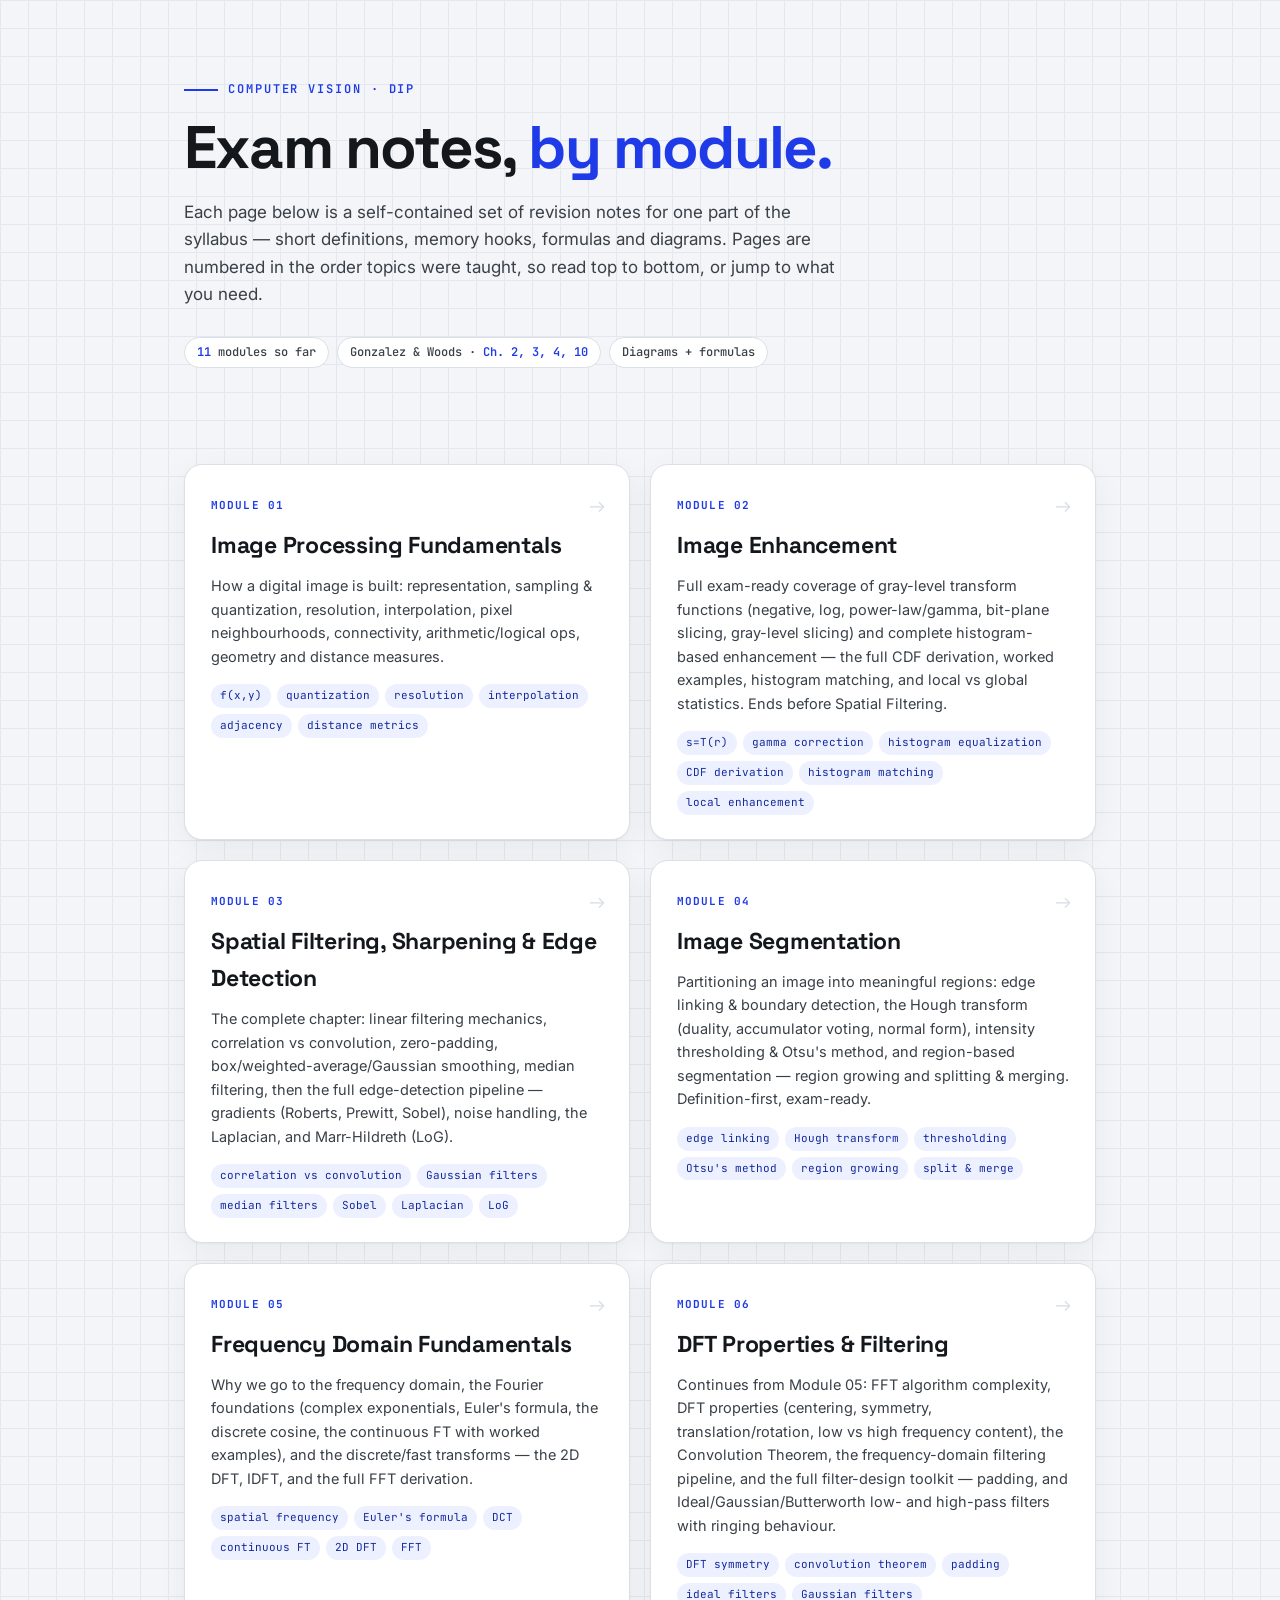
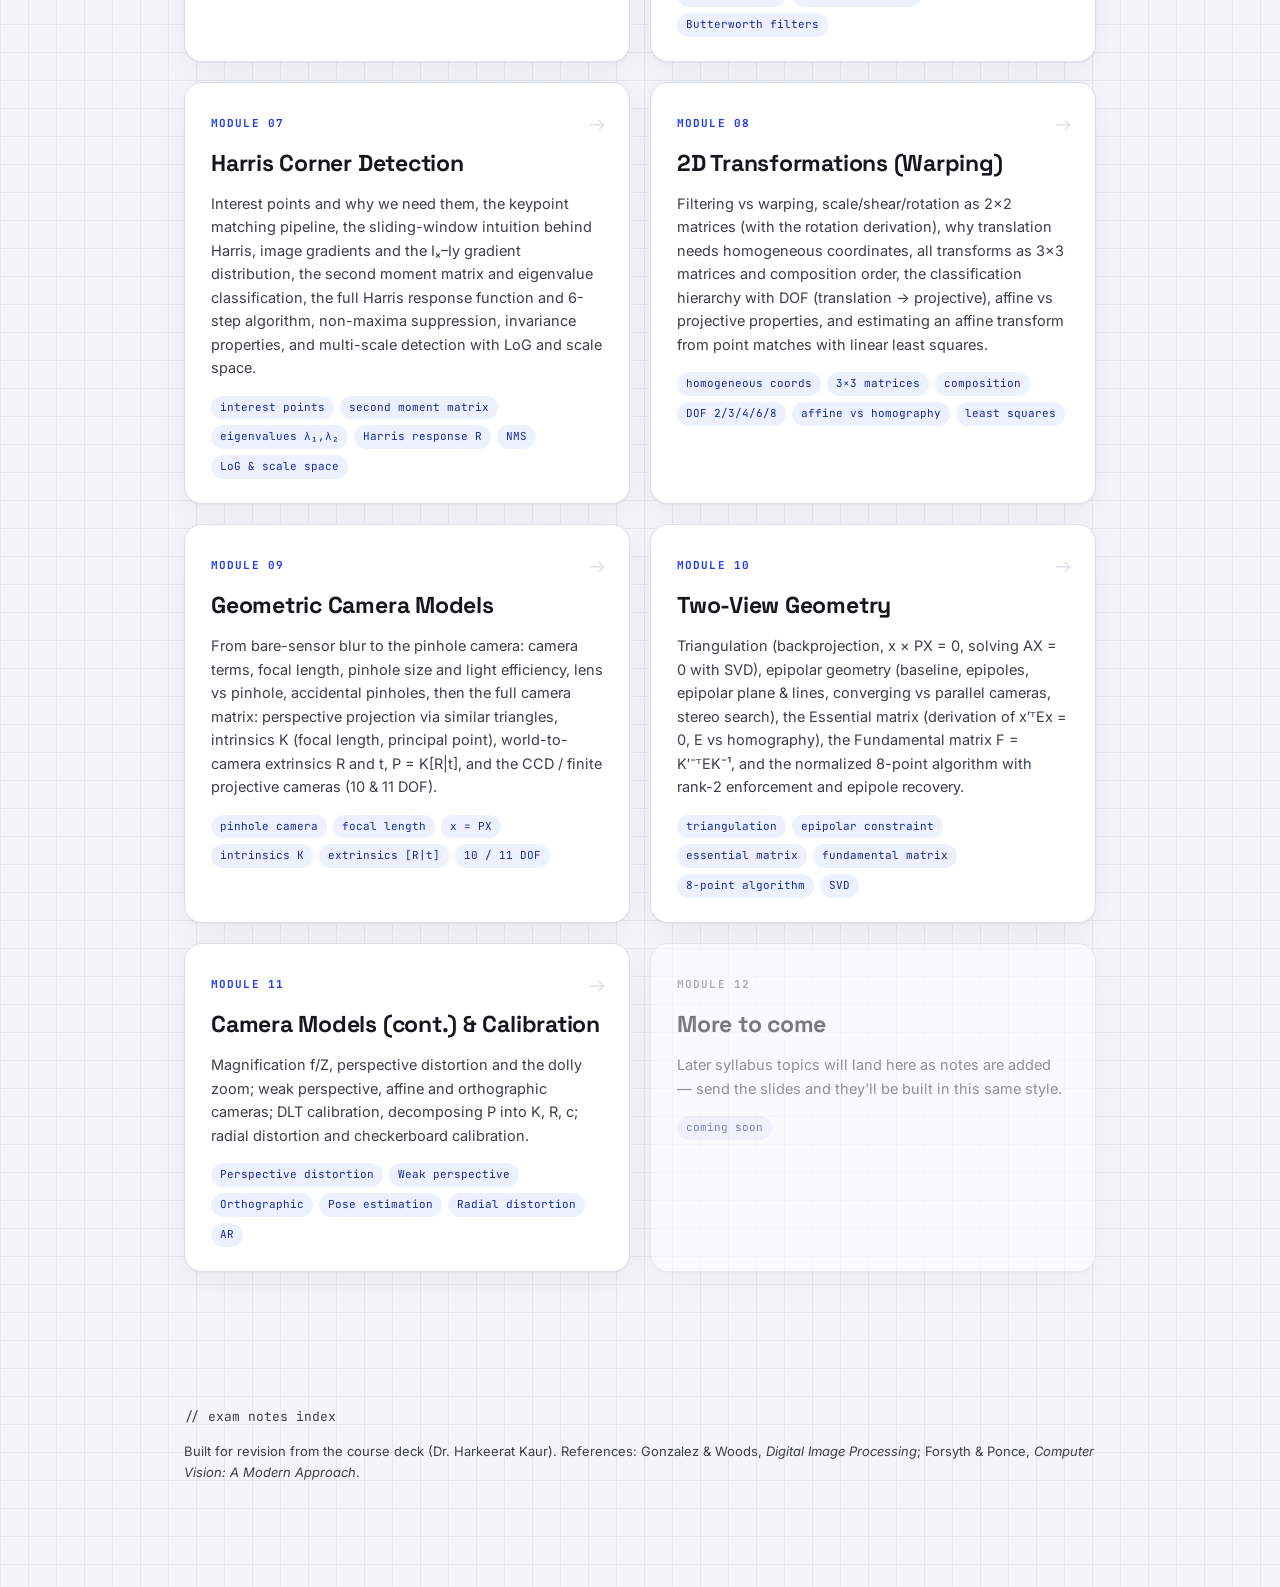
==== commit 179a6d8f: "Update index.html" ====
--- a/index.html
+++ b/index.html
@@ -19,7 +19,7 @@
       <h2>Exam notes, <em>by module.</em></h2>
       <p>Each page below is a self-contained set of revision notes for one part of the syllabus — short definitions, memory hooks, formulas and diagrams. Pages are numbered in the order topics were taught, so read top to bottom, or jump to what you need.</p>
       <div class="meta">
-        <span class="chip"><b>10</b> modules so far</span>
+        <span class="chip"><b>11</b> modules so far</span>
         <span class="chip">Gonzalez &amp; Woods · <b>Ch. 2, 3, 4, 10</b></span>
         <span class="chip">Diagrams + formulas</span>
       </div>
@@ -137,8 +137,18 @@
         </div>
       </a>
 
+      <a class="toc-card" href="11-camera-calibration.html">
+        <span class="arrow">→</span>
+        <span class="tag">Module 11</span>
+        <h4>Camera Models (cont.) &amp; Calibration</h4>
+        <p>Magnification f/Z, perspective distortion and the dolly zoom; weak perspective, affine and orthographic cameras; DLT calibration, decomposing P into K, R, c; radial distortion and checkerboard calibration.</p>
+        <div class="topics">
+          <span>Perspective distortion</span><span>Weak perspective</span><span>Orthographic</span>
+          <span>Pose estimation</span><span>Radial distortion</span><span>AR</span>
+        </div>
+      </a>
       <a class="toc-card status-soon" href="#" aria-disabled="true">
-        <span class="tag">Module 11</span>
+        <span class="tag">Module 12</span>
         <h4>More to come</h4>
         <p>Later syllabus topics will land here as notes are added — send the slides and they'll be built in this same style.</p>
         <div class="topics"><span>coming soon</span></div>
